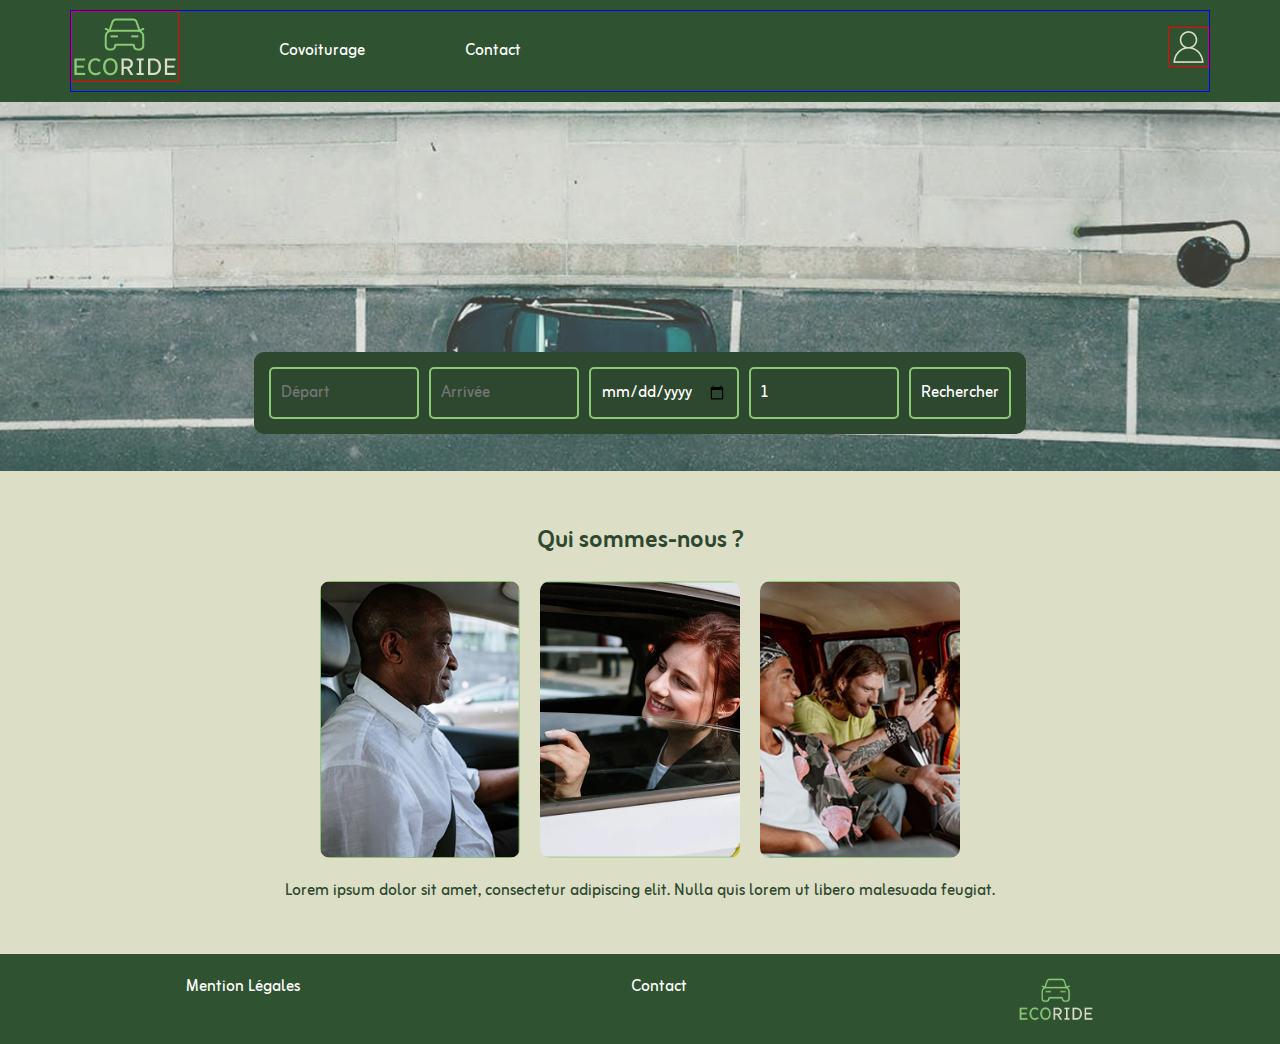
==== index.html @ 4d689c8d "Correction d'erreurs au niveau de la section about" ====
<!DOCTYPE html>
<html lang="en">
<head>
  <meta charset="UTF-8">
  <meta name="viewport" content="width=device-width, initial-scale=1.0">
  <title>EcoRide</title>

  <!-- CSS -->
  <link rel="stylesheet" href="src/css/styles.css">
  <link rel="stylesheet" href="src/css/index.css">

  <!-- FONT -->
  <link rel="preconnect" href="https://fonts.googleapis.com">
  <link rel="preconnect" href="https://fonts.gstatic.com" crossorigin>
  <link href="https://fonts.googleapis.com/css2?family=Zain:ital,wght@0,200;0,300;0,400;0,700;0,800;0,900;1,300;1,400&display=swap" rel="stylesheet">
</head>
<body>
  <header>
    <nav>
       <ul>
            <li><img src="public/logo.png" alt="logo-ecoride" id="logo"></li>
            <li><a href="#">Covoiturage</a></li>
            <li><a href="#">Contact</a></li>
        </ul>
        <div class="logo-profil">
          <img src="public/logo-profil.png" alt="profil-logo" id="logo">
        </div>
    </nav>
</header>
<section class="hero">
  <img src="public/image-accueil-voiture.png" alt="Voiture vue du dessus">
  <div class="search-bar">
      <input type="text" placeholder="Départ">
      <input type="text" placeholder="Arrivée">
      <input type="date">
      <input type="number" min="1" value="1">
      <button id="rechercher">Rechercher</button>
  </div>
</section>
<section class="about">
  <div class="about-content">
    <h2>Qui sommes-nous ?</h2>
      <div class="about-images">
          <img src="public/image-conducteur.png" alt="Conducteur">
          <img src="public/image-passager.png" alt="Passager">
          <img src="public/image-groupe.png" alt="Groupe de passagers">
      </div>
      <p>Lorem ipsum dolor sit amet, consectetur adipiscing elit. Nulla quis lorem ut libero malesuada feugiat.</p>
  </div>
</section>

<footer>
  <p>Mention Légales</p>
  <p>Contact</p>
  <img src="public/logo.png" alt="logo-ecoride" id="logo">
</footer>

  <script src="src/js/script.js"></script>
</body>
</html>
---- src/css/styles.css ----
* {
  margin: 0;
  padding: 0;
  box-sizing: border-box;
  font-family: "Zain", serif;;
}

body {
  background-color: #DCDEC5;
}

/* HEADER */

header {
  background-color: #2F5231;
  padding: 10px 20px;
  align-items: center;
  color: #FFFFFF;
}

header #logo {
  border: 1px red solid;
}

nav {
  border: 1px blue solid;
  display: flex;
  justify-content: space-between;
  align-items: center;
  margin : 0 50px;
}

nav ul{
  list-style: none;
  display: flex;
  gap: 100px;
  align-items: center;
}

nav ul li a {
  text-decoration: none;
  color: white;
}

nav ul li a:hover {
  color: #8ACA75;
}

/* FOOTER */

footer {
  background-color: #2F5231;
  color: #FFFFFF;
  padding: 20px;
  height: 10vh;
  text-align: center;
  display: flex;
  justify-content: space-around;
}
---- src/css/index.css ----
/* Hero Section */
.hero {
  position: relative;
}

.hero img {
  width: 100%;
  height: auto;
  display: block;
}

.search-bar {
  position: absolute;
  bottom: 10%;
  left: 50%;
  transform: translateX(-50%);
  background: #2e482f;
  padding: 15px;
  display: flex;
  gap: 10px;
  border-radius: 10px;
}

.search-bar input, .search-bar button {
  padding: 10px;
  border: none;
  border-radius: 5px;
  font-size: 16px;
}

.search-bar input {
  width: 150px;
  background: #2e482f;
  color: white;
  border: 2px solid #8ACA75;
}

.search-bar button {
  background: #2e482f;
  color: white;
  cursor: pointer;
  border: 2px solid #8ACA75;
}

/* About Section */
.about {
  padding: 50px;
  text-align: center;
  color: #2e482f;
}

.about-content h2 {
  margin-bottom: 20px;
}

.about-images {
  display: flex;
  justify-content: center;
  gap: 20px;
  margin: 20px 0;
}

.about-images img {
  width: 200px;
  height: auto;
  border-radius: 10px;
  object-fit: cover;
}
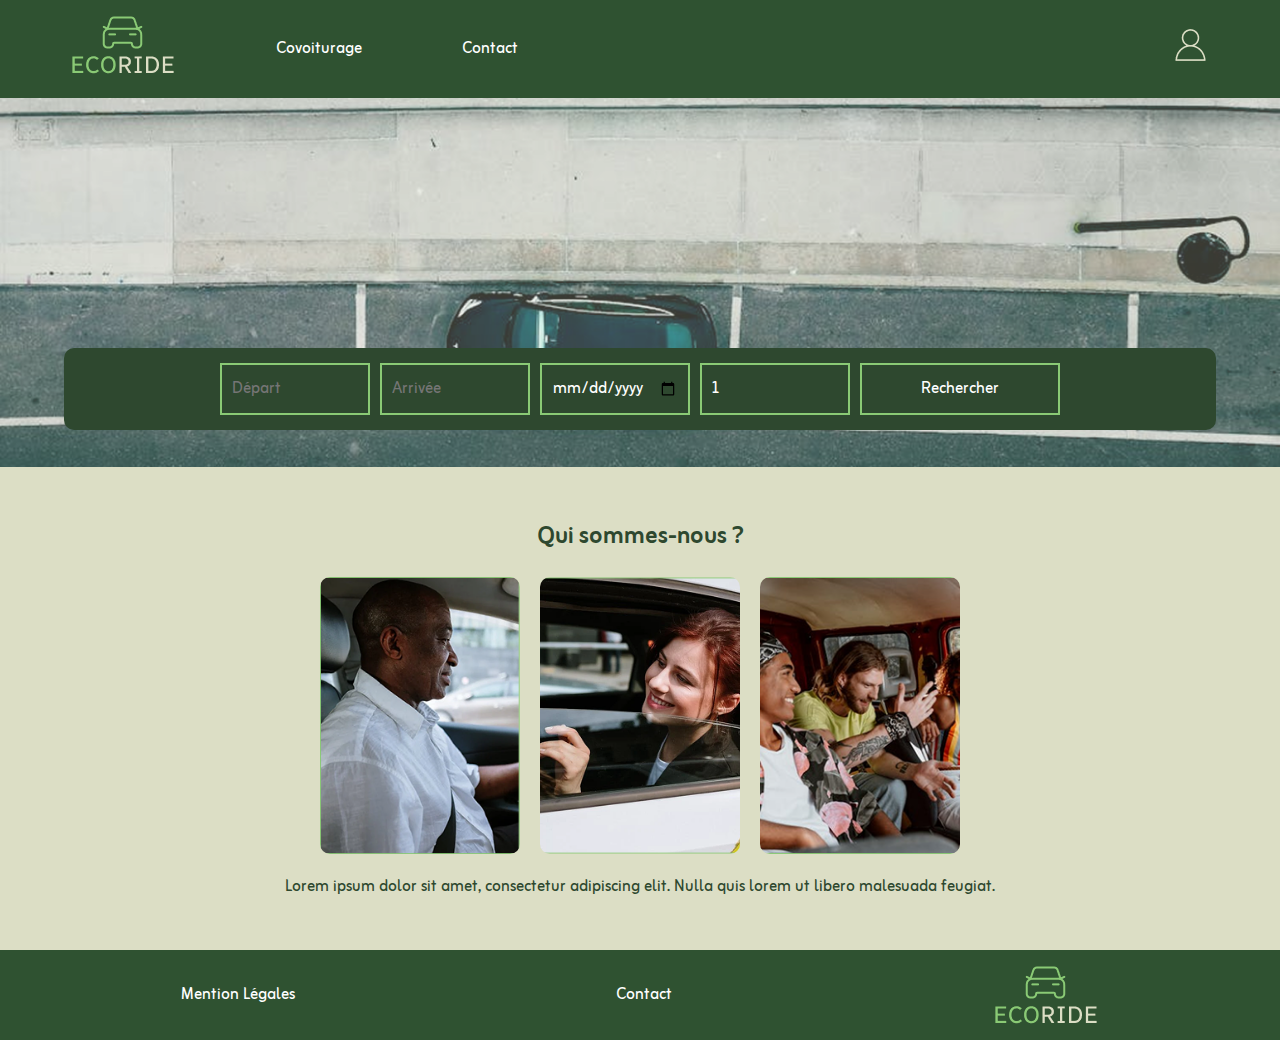
==== commit 4d32d6fb: "Page covoiturage finis après quelques erreurs corriger" ====
--- a/index.html
+++ b/index.html
@@ -18,8 +18,8 @@
   <header>
     <nav>
        <ul>
-            <li><img src="public/logo.png" alt="logo-ecoride" id="logo"></li>
-            <li><a href="#">Covoiturage</a></li>
+            <li><a href="/index.html"><img src="/public/logo.png" alt="logo-ecoride" id="logo"></a></li>
+            <li><a href="/src/pages/covoiturage.html">Covoiturage</a></li>
             <li><a href="#">Contact</a></li>
         </ul>
         <div class="logo-profil">
@@ -28,7 +28,7 @@
     </nav>
 </header>
 <section class="hero">
-  <img src="public/image-accueil-voiture.png" alt="Voiture vue du dessus">
+  <img src="/public/image-accueil-voiture.png" alt="Voiture vue du dessus">
   <div class="search-bar">
       <input type="text" placeholder="Départ">
       <input type="text" placeholder="Arrivée">
--- a/src/css/styles.css
+++ b/src/css/styles.css
@@ -18,12 +18,7 @@
   color: #FFFFFF;
 }
 
-header #logo {
-  border: 1px red solid;
-}
-
 nav {
-  border: 1px blue solid;
   display: flex;
   justify-content: space-between;
   align-items: center;
@@ -55,5 +50,14 @@
   height: 10vh;
   text-align: center;
   display: flex;
+  align-items: center;
   justify-content: space-around;
+}
+
+footer p {
+  cursor: pointer;
+}
+
+footer p:hover{
+  color: #8ACA75;
 }--- a/src/css/index.css
+++ b/src/css/index.css
@@ -19,13 +19,19 @@
   display: flex;
   gap: 10px;
   border-radius: 10px;
+  width: 90%;
+  justify-content: center;
 }
 
 .search-bar input, .search-bar button {
   padding: 10px;
   border: none;
-  border-radius: 5px;
   font-size: 16px;
+}
+
+#rechercher {
+  width: 200px;
+  cursor: pointer;
 }
 
 .search-bar input {
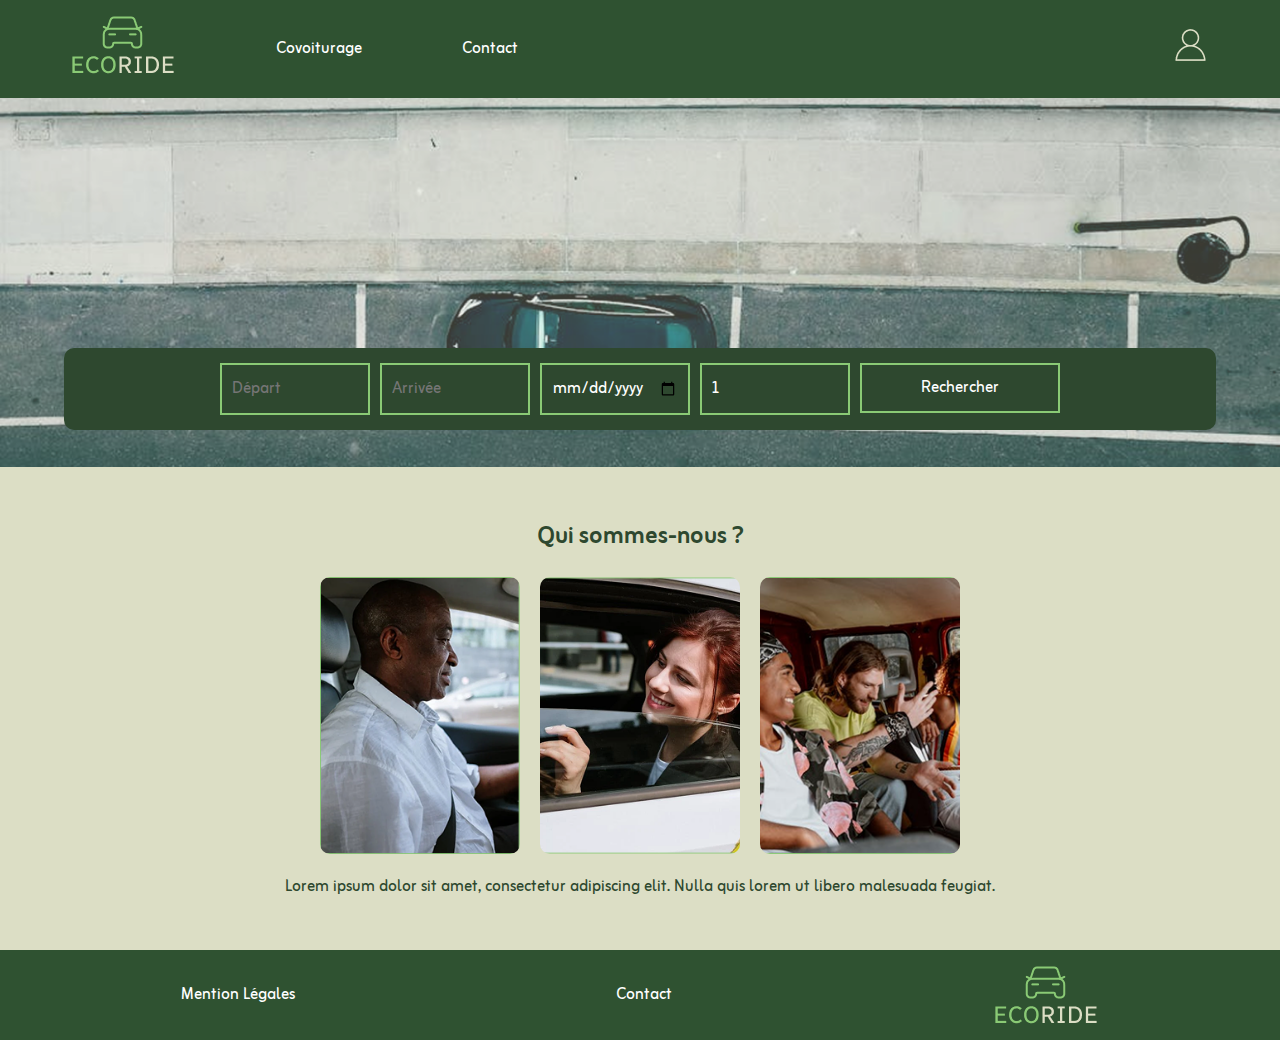
==== commit 37155e00: "Lier les pages a index.html" ====
--- a/index.html
+++ b/index.html
@@ -34,7 +34,7 @@
       <input type="text" placeholder="Arrivée">
       <input type="date">
       <input type="number" min="1" value="1">
-      <button id="rechercher">Rechercher</button>
+      <a href="/src/pages/covoiturage.html"><button id="rechercher">Rechercher</button></a>
   </div>
 </section>
 <section class="about">
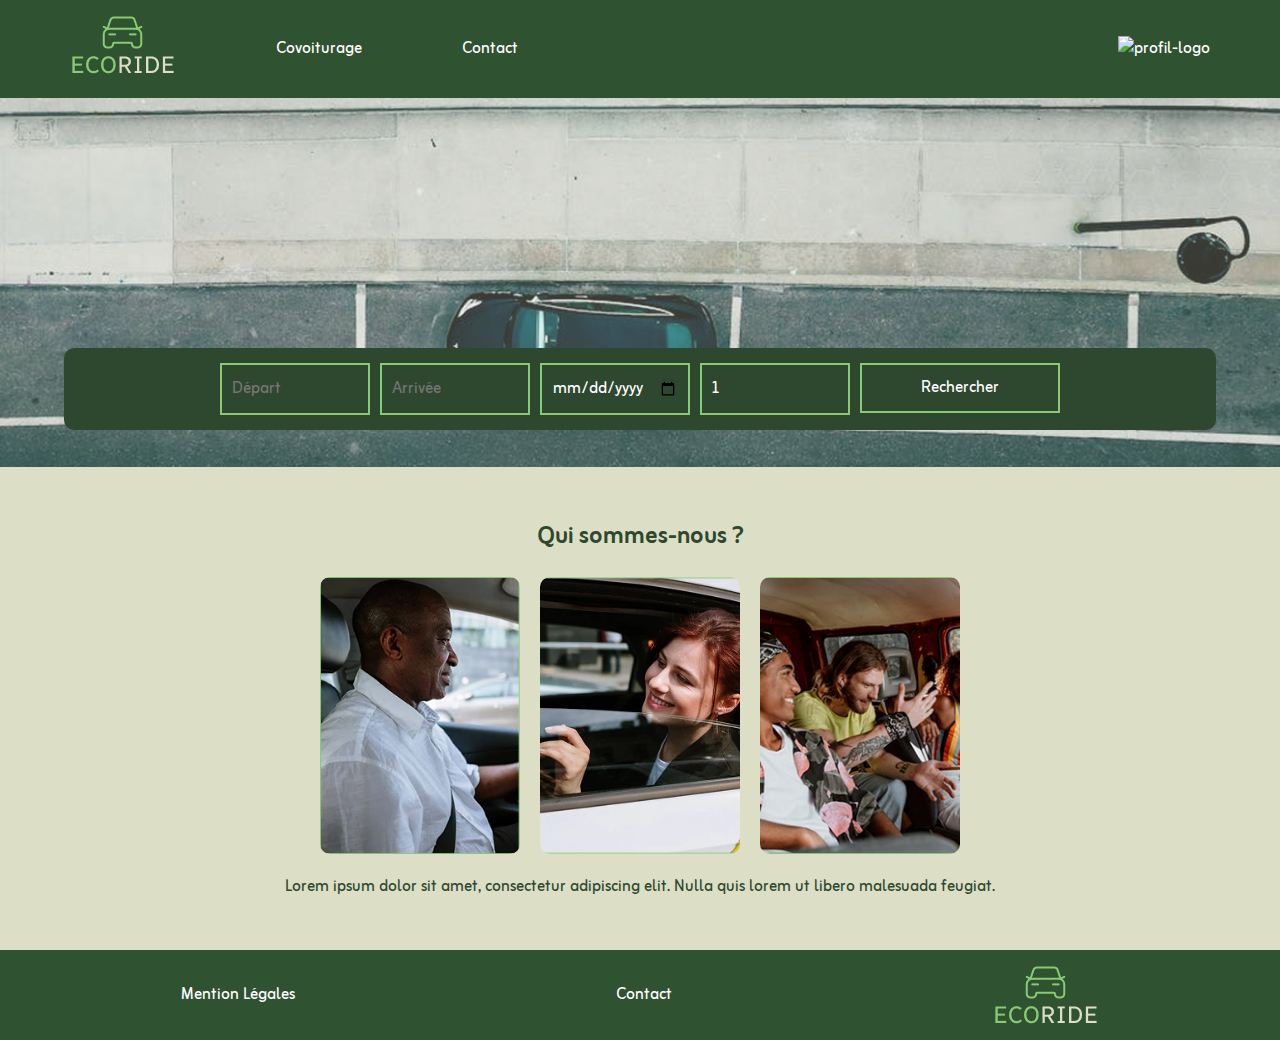
==== commit 10fb66a9: "correction de chemin js" ====
--- a/index.html
+++ b/index.html
@@ -18,23 +18,23 @@
   <header>
     <nav>
        <ul>
-            <li><a href="/index.html"><img src="/public/logo.png" alt="logo-ecoride" id="logo"></a></li>
-            <li><a href="/src/pages/covoiturage.html">Covoiturage</a></li>
+            <li><a href="index.html"><img src="../../public/logo.png" alt="logo-ecoride" id="logo"></a></li>
+            <li><a href="../../src/pages/covoiturage.html">Covoiturage</a></li>
             <li><a href="#">Contact</a></li>
         </ul>
         <div class="logo-profil">
-          <img src="public/logo-profil.png" alt="profil-logo" id="logo">
+          <img src="../..public/logo-profil.png" alt="profil-logo" id="logo">
         </div>
     </nav>
 </header>
 <section class="hero">
-  <img src="/public/image-accueil-voiture.png" alt="Voiture vue du dessus">
+  <img src="../../public/image-accueil-voiture.png" alt="Voiture vue du dessus">
   <div class="search-bar">
       <input type="text" placeholder="Départ">
       <input type="text" placeholder="Arrivée">
       <input type="date">
       <input type="number" min="1" value="1">
-      <a href="/src/pages/covoiturage.html"><button id="rechercher">Rechercher</button></a>
+      <a href="../../src/pages/covoiturage.html"><button id="rechercher">Rechercher</button></a>
   </div>
 </section>
 <section class="about">
@@ -55,6 +55,6 @@
   <img src="public/logo.png" alt="logo-ecoride" id="logo">
 </footer>
 
-  <script src="src/js/script.js"></script>
+  <script src="../..src/js/script.js"></script>
 </body>
 </html>--- a/src/css/index.css
+++ b/src/css/index.css
@@ -32,6 +32,11 @@
 #rechercher {
   width: 200px;
   cursor: pointer;
+}
+
+a {
+  text-decoration: none;
+  color: white;
 }
 
 .search-bar input {
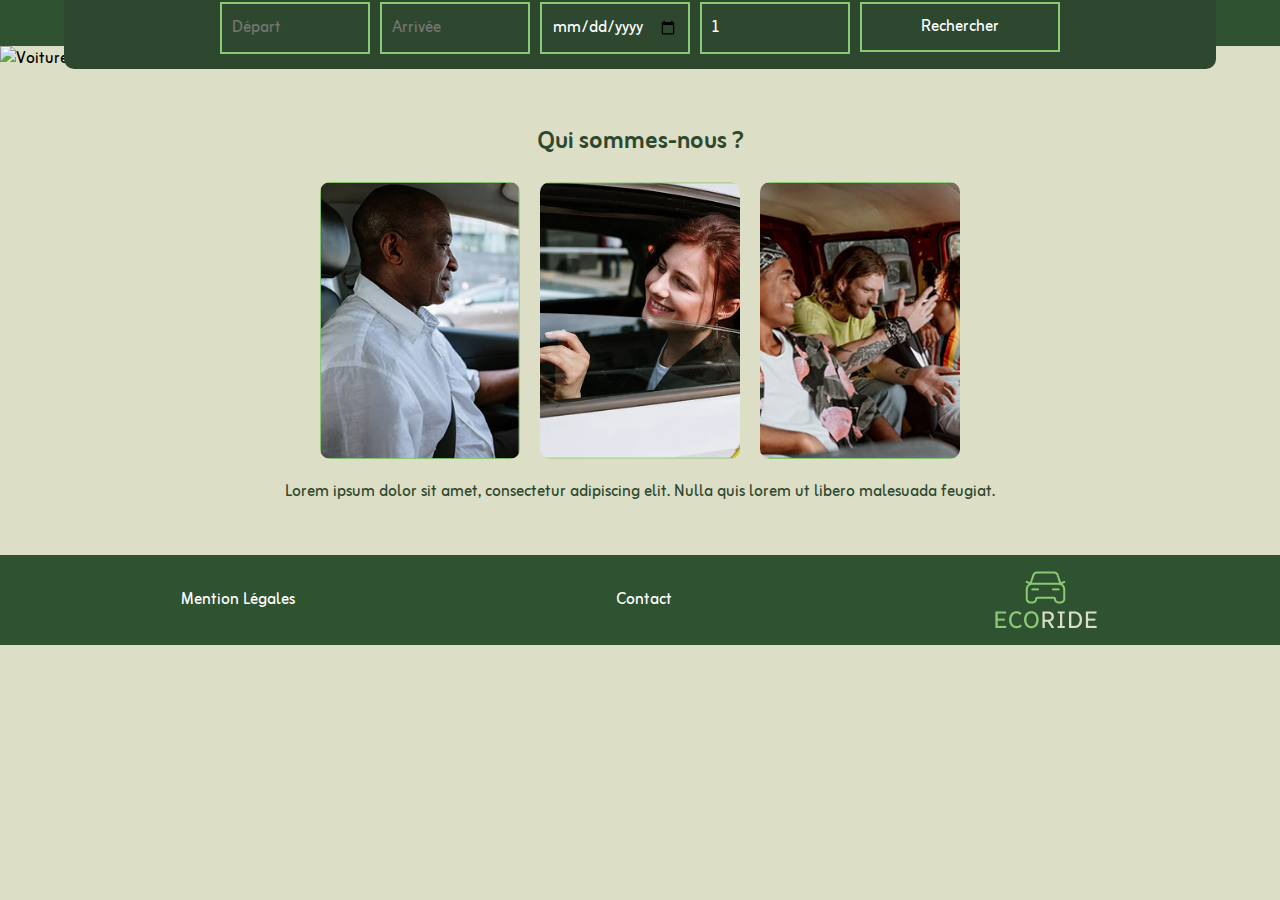
==== commit 274ffbc9: "Correction des liens pour github pages" ====
--- a/index.html
+++ b/index.html
@@ -18,23 +18,23 @@
   <header>
     <nav>
        <ul>
-            <li><a href="index.html"><img src="../../public/logo.png" alt="logo-ecoride" id="logo"></a></li>
-            <li><a href="../../src/pages/covoiturage.html">Covoiturage</a></li>
+            <li><a href="index.html"><img src="../ECF-Ecoride/public/logo.png" alt="logo-ecoride" id="logo"></a></li>
+            <li><a href="../ECF-Ecoride/src/pages/covoiturage.html">Covoiturage</a></li>
             <li><a href="#">Contact</a></li>
         </ul>
         <div class="logo-profil">
-          <img src="../..public/logo-profil.png" alt="profil-logo" id="logo">
+          <img src="../ECF-Ecoride/public/logo-profil.png" alt="profil-logo" id="logo">
         </div>
     </nav>
 </header>
 <section class="hero">
-  <img src="../../public/image-accueil-voiture.png" alt="Voiture vue du dessus">
+  <img src="../ECF-Ecoride/public/image-accueil-voiture.png" alt="Voiture vue du dessus">
   <div class="search-bar">
       <input type="text" placeholder="Départ">
       <input type="text" placeholder="Arrivée">
       <input type="date">
       <input type="number" min="1" value="1">
-      <a href="../../src/pages/covoiturage.html"><button id="rechercher">Rechercher</button></a>
+      <a href="../ECF-Ecoride/src/pages/covoiturage.html"><button id="rechercher">Rechercher</button></a>
   </div>
 </section>
 <section class="about">
@@ -55,6 +55,6 @@
   <img src="public/logo.png" alt="logo-ecoride" id="logo">
 </footer>
 
-  <script src="../..src/js/script.js"></script>
+  <script src="../ECF-Ecoride/src/js/script.js"></script>
 </body>
 </html>